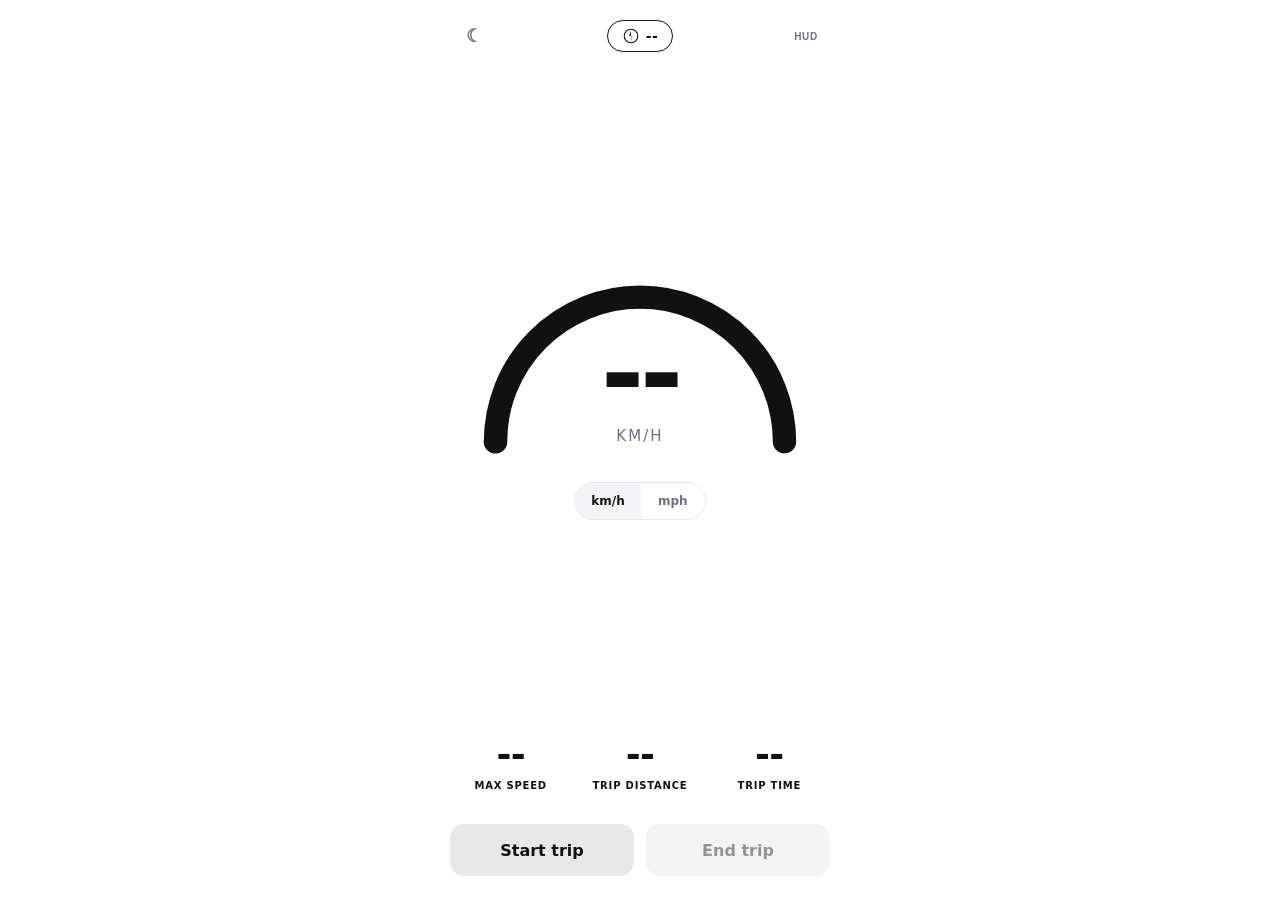
==== gps-speedometer.html @ 785bb5f2 "initialization" ====
<!DOCTYPE html>
<html lang="en" data-theme="light">
<head>
  <meta charset="UTF-8">
  <meta name="viewport" content="width=device-width, initial-scale=1.0, viewport-fit=cover">
  <meta name="description" content="Live GPS speedometer with trip stats and signal quality">
  <meta name="theme-color" content="#ffffff">
  <title>GPS Speedometer</title>
  <link rel="manifest" href="manifest.json">
  <link rel="stylesheet" href="styles.css">
</head>
<body>
  <div class="app" id="app">
    <header class="app-header">
      <button
        type="button"
        class="icon-btn icon-btn--ghost"
        id="theme-toggle"
        aria-label="Switch to dark mode"
        title="Toggle theme"
      >
        <span class="icon-theme" aria-hidden="true"></span>
      </button>

      <div class="heading-pill" id="heading-pill" aria-label="Current heading">
        <svg class="heading-icon" viewBox="0 0 24 24" aria-hidden="true">
          <circle cx="12" cy="12" r="9" fill="none" stroke="currentColor" stroke-width="1.5"/>
          <g class="heading-needle" id="heading-needle">
            <path
              class="needle-north"
              d="M12 4.5 L12 12 L9.5 12 Z"
              fill="currentColor"
            />
            <path
              class="needle-south"
              d="M12 19.5 L12 12 L14.5 12 Z"
              fill="currentColor"
              opacity="0.35"
            />
          </g>
        </svg>
        <span id="heading-compass">--</span>
      </div>

      <button
        type="button"
        class="icon-btn icon-btn--ghost"
        id="hud-toggle"
        aria-label="Enable HUD mode"
        aria-pressed="false"
        title="HUD mode"
      >
        <span class="icon-hud" aria-hidden="true">HUD</span>
      </button>
    </header>

    <p class="status-label visually-hidden" id="status-label" role="status" aria-live="polite">
      Waiting for signal
    </p>

    <main class="app-main">
      <section class="gauge-section" aria-labelledby="speed-label">
        <div class="gauge-wrap" id="gauge-wrap">
          <svg class="speed-gauge" viewBox="0 0 320 190" aria-hidden="true">
            <path
              class="gauge-track"
              d="M 24 170 A 136 136 0 0 1 296 170"
              pathLength="110"
            />
            <path
              class="gauge-fill"
              id="gauge-fill"
              d="M 24 170 A 136 136 0 0 1 296 170"
              pathLength="110"
              stroke-dasharray="0 110"
            />
          </svg>

          <div class="speed-readout" id="speed-hero">
            <span class="visually-hidden" id="speed-label">Current speed</span>
            <span class="speed-value zone-neutral" id="speed-value" aria-labelledby="speed-label">--</span>
            <span class="speed-unit" id="speed-unit">KM/H</span>
            <p class="speed-notice hidden" id="speed-notice" aria-live="polite"></p>
            <span class="speed-estimate-badge hidden" id="speed-estimate-badge" aria-hidden="true">est.</span>
          </div>
        </div>

        <fieldset class="unit-toggle" aria-label="Speed unit">
          <legend class="visually-hidden">Speed unit</legend>
          <label class="unit-option">
            <input type="radio" name="unit" value="kmh" checked>
            <span>km/h</span>
          </label>
          <label class="unit-option">
            <input type="radio" name="unit" value="mph">
            <span>mph</span>
          </label>
        </fieldset>
      </section>

      <section class="trip-stats" aria-label="Trip statistics">
        <div class="stat">
          <span class="stat-value" id="metric-max">--</span>
          <span class="stat-label">Max speed</span>
        </div>
        <div class="stat">
          <span class="stat-value" id="metric-distance">--</span>
          <span class="stat-label">Trip distance</span>
        </div>
        <div class="stat">
          <span class="stat-value" id="metric-elapsed">--</span>
          <span class="stat-label">Trip time</span>
        </div>
      </section>

      <section class="controls-section" aria-label="Trip controls">
        <div class="control-buttons">
          <button type="button" class="btn btn-trip" id="btn-start">Start trip</button>
          <button type="button" class="btn btn-trip" id="btn-stop" disabled>End trip</button>
        </div>
      </section>

      <section class="message-section hidden" id="message-section" aria-live="polite">
        <p class="message-text" id="message-text"></p>
      </section>
    </main>
  </div>

  <noscript>
    <p class="noscript-fallback">GPS Speedometer requires JavaScript to run.</p>
  </noscript>

  <script src="script.js" defer></script>
</body>
</html>
---- styles.css ----
/* ── Design tokens ─────────────────────────────────────────── */

:root {
  --font-sans: "Segoe UI", system-ui, -apple-system, sans-serif;

  --radius-pill: 999px;
  --radius-btn: 14px;

  --touch-min: 48px;
  --transition-fast: 180ms ease;
  --transition-medium: 320ms ease;

  --gauge-max: 110;
  --gauge-stroke: 22;

  --zone-green: #22c55e;
  --zone-yellow: #eab308;
  --zone-red: #ef4444;
  --zone-neutral: #111111;
}

[data-theme="light"] {
  --bg-base: #ffffff;
  --bg-surface: #f3f4f6;
  --text-primary: #111111;
  --text-secondary: #6b7280;
  --text-muted: #9ca3af;
  --border: #e5e7eb;
  --gauge-track: #111111;
  --btn-trip-bg: #e8e8e8;
  --btn-trip-text: #111111;
  color-scheme: light;
}

[data-theme="dark"] {
  --bg-base: #0a0e14;
  --bg-surface: #1a2230;
  --text-primary: #f3f4f6;
  --text-secondary: #9ca3af;
  --text-muted: #6b7280;
  --border: #2d3748;
  --gauge-track: #374151;
  --btn-trip-bg: #1f2937;
  --btn-trip-text: #f3f4f6;
  --zone-neutral: #f3f4f6;
  color-scheme: dark;
}

/* ── Reset & base ──────────────────────────────────────────── */

*,
*::before,
*::after {
  box-sizing: border-box;
  margin: 0;
  padding: 0;
}

html {
  font-size: 16px;
  -webkit-text-size-adjust: 100%;
}

body {
  font-family: var(--font-sans);
  background: var(--bg-base);
  color: var(--text-primary);
  min-height: 100dvh;
  line-height: 1.3;
}

.visually-hidden {
  position: absolute;
  width: 1px;
  height: 1px;
  padding: 0;
  margin: -1px;
  overflow: hidden;
  clip: rect(0, 0, 0, 0);
  white-space: nowrap;
  border: 0;
}

.hidden {
  display: none !important;
}

/* ── App shell ─────────────────────────────────────────────── */

.app {
  display: flex;
  flex-direction: column;
  min-height: 100dvh;
  max-width: 420px;
  margin: 0 auto;
  padding: env(safe-area-inset-top) 1.25rem env(safe-area-inset-bottom);
}

.app-header {
  display: grid;
  grid-template-columns: var(--touch-min) 1fr var(--touch-min);
  align-items: center;
  padding: 0.75rem 0 0.5rem;
  flex-shrink: 0;
}

.icon-btn {
  display: flex;
  align-items: center;
  justify-content: center;
  width: var(--touch-min);
  height: var(--touch-min);
  border: 1px solid var(--border);
  border-radius: 10px;
  background: var(--bg-surface);
  color: var(--text-secondary);
  font-size: 0.625rem;
  font-weight: 700;
  letter-spacing: 0.06em;
  cursor: pointer;
  transition: background var(--transition-fast);
}

.icon-btn--ghost {
  background: transparent;
  border-color: transparent;
}

.icon-btn:focus-visible {
  outline: 2px solid var(--zone-green);
  outline-offset: 2px;
}

.icon-btn[aria-pressed="true"] {
  color: var(--zone-green);
  border-color: var(--zone-green);
}

.icon-theme::before {
  content: "☾";
  font-size: 1.125rem;
}

[data-theme="dark"] .icon-theme::before {
  content: "☀";
}

/* ── Heading pill ──────────────────────────────────────────── */

.heading-pill {
  justify-self: center;
  display: inline-flex;
  align-items: center;
  gap: 0.375rem;
  padding: 0.375rem 0.875rem;
  border: 1.5px solid var(--text-primary);
  border-radius: var(--radius-pill);
  font-size: 0.875rem;
  font-weight: 600;
  letter-spacing: 0.04em;
}

.heading-icon {
  width: 1.125rem;
  height: 1.125rem;
  color: var(--text-primary);
  flex-shrink: 0;
}

.heading-needle {
  transform-box: fill-box;
  transform-origin: center;
  transition: transform var(--transition-medium);
}

@media (prefers-reduced-motion: reduce) {
  .heading-needle {
    transition: none;
  }
}

/* ── Main ──────────────────────────────────────────────────── */

.app-main {
  flex: 1;
  display: flex;
  flex-direction: column;
  gap: 2rem;
  padding: 0.5rem 0 1.5rem;
}

/* ── Gauge section ─────────────────────────────────────────── */

.gauge-section {
  flex: 1;
  display: flex;
  flex-direction: column;
  align-items: center;
  justify-content: center;
  gap: 1.25rem;
}

.gauge-wrap {
  position: relative;
  width: 100%;
  max-width: 340px;
  aspect-ratio: 320 / 190;
  transition: transform var(--transition-medium);
}

.speed-gauge {
  width: 100%;
  height: 100%;
  display: block;
  overflow: visible;
}

.gauge-track,
.gauge-fill {
  fill: none;
  stroke-width: var(--gauge-stroke);
  stroke-linecap: round;
}

.gauge-track {
  stroke: var(--gauge-track);
}

.gauge-fill {
  stroke: var(--zone-neutral);
  transition: stroke-dasharray var(--transition-medium), stroke var(--transition-fast);
}

.gauge-fill.zone-green { stroke: var(--zone-green); }
.gauge-fill.zone-yellow { stroke: var(--zone-yellow); }
.gauge-fill.zone-red { stroke: var(--zone-red); }

/* ── Speed readout (centered in arc) ───────────────────────── */

.speed-readout {
  position: absolute;
  left: 50%;
  bottom: 8%;
  transform: translateX(-50%);
  display: flex;
  flex-direction: column;
  align-items: center;
  text-align: center;
  width: 70%;
}

.speed-value {
  font-size: clamp(4.5rem, 20vw, 6.5rem);
  font-weight: 700;
  font-variant-numeric: tabular-nums;
  line-height: 1;
  letter-spacing: -0.04em;
  color: var(--zone-neutral);
  transition: color var(--transition-fast);
}

.speed-value.zone-green { color: var(--zone-green); }
.speed-value.zone-yellow { color: var(--zone-yellow); }
.speed-value.zone-red { color: var(--zone-red); }

.speed-unit {
  margin-top: 0.125rem;
  font-size: 0.9375rem;
  font-weight: 500;
  letter-spacing: 0.14em;
  text-transform: uppercase;
  color: var(--text-secondary);
}

.speed-notice {
  margin-top: 0.625rem;
  font-size: 0.8125rem;
  font-weight: 600;
  letter-spacing: 0.06em;
  text-transform: uppercase;
  color: var(--text-secondary);
  min-height: 1.25rem;
  transition: color var(--transition-fast), opacity var(--transition-medium);
}

.speed-notice.notice-green { color: var(--zone-green); }
.speed-notice.notice-yellow { color: var(--zone-yellow); }
.speed-notice.notice-red { color: var(--zone-red); }

.speed-estimate-badge {
  position: absolute;
  top: 0.5rem;
  right: 0;
  font-size: 0.625rem;
  font-weight: 700;
  letter-spacing: 0.08em;
  text-transform: uppercase;
  color: var(--zone-yellow);
}

/* HUD mode */
.app.is-hud .gauge-wrap {
  transform: scaleX(-1);
}

.app.is-hud .heading-pill,
.app.is-hud .unit-toggle {
  transform: scaleX(-1);
}

/* ── Unit toggle ───────────────────────────────────────────── */

.unit-toggle {
  display: flex;
  border: 1px solid var(--border);
  border-radius: var(--radius-pill);
  overflow: hidden;
}

.unit-option {
  position: relative;
  cursor: pointer;
}

.unit-option input {
  position: absolute;
  opacity: 0;
  width: 0;
  height: 0;
}

.unit-option span {
  display: block;
  min-width: 4rem;
  min-height: 2.25rem;
  padding: 0 1rem;
  line-height: 2.25rem;
  text-align: center;
  font-size: 0.75rem;
  font-weight: 600;
  color: var(--text-secondary);
  background: transparent;
  transition: background var(--transition-fast), color var(--transition-fast);
}

.unit-option input:checked + span {
  background: var(--bg-surface);
  color: var(--text-primary);
}

.unit-option input:focus-visible + span {
  outline: 2px solid var(--zone-green);
  outline-offset: -2px;
}

/* ── Trip stats ──────────────────────────────────────────────── */

.trip-stats {
  display: grid;
  grid-template-columns: 1fr 1fr 1fr;
  gap: 0.5rem;
  text-align: center;
}

.stat {
  display: flex;
  flex-direction: column;
  gap: 0.375rem;
}

.stat-value {
  font-size: clamp(1.75rem, 7vw, 2.25rem);
  font-weight: 700;
  font-variant-numeric: tabular-nums;
  line-height: 1;
  letter-spacing: -0.02em;
}

.stat-label {
  font-size: 0.625rem;
  font-weight: 700;
  letter-spacing: 0.08em;
  text-transform: uppercase;
  color: var(--text-primary);
}

/* ── Controls ──────────────────────────────────────────────── */

.controls-section {
  margin-top: auto;
}

.control-buttons {
  display: grid;
  grid-template-columns: 1fr 1fr;
  gap: 0.75rem;
}

.btn {
  min-height: 3.25rem;
  padding: 0.875rem 1rem;
  border: none;
  border-radius: var(--radius-btn);
  font-family: inherit;
  font-size: 1rem;
  font-weight: 600;
  cursor: pointer;
  transition: opacity var(--transition-fast), transform 80ms ease;
}

.btn:active:not(:disabled) {
  transform: scale(0.98);
}

.btn:focus-visible {
  outline: 2px solid var(--zone-green);
  outline-offset: 2px;
}

.btn:disabled {
  opacity: 0.45;
  cursor: not-allowed;
}

.btn-trip {
  background: var(--btn-trip-bg);
  color: var(--btn-trip-text);
}

/* ── Messages ──────────────────────────────────────────────── */

.message-section {
  background: var(--bg-surface);
  border: 1px solid var(--border);
  border-radius: var(--radius-btn);
  padding: 1rem;
}

.message-text {
  font-size: 0.875rem;
  color: var(--text-secondary);
  line-height: 1.5;
}

.noscript-fallback {
  padding: 2rem;
  text-align: center;
}

/* ── Reduced motion ────────────────────────────────────────── */

@media (prefers-reduced-motion: reduce) {
  *,
  *::before,
  *::after {
    animation-duration: 0.01ms !important;
    animation-iteration-count: 1 !important;
    transition-duration: 0.01ms !important;
  }
}
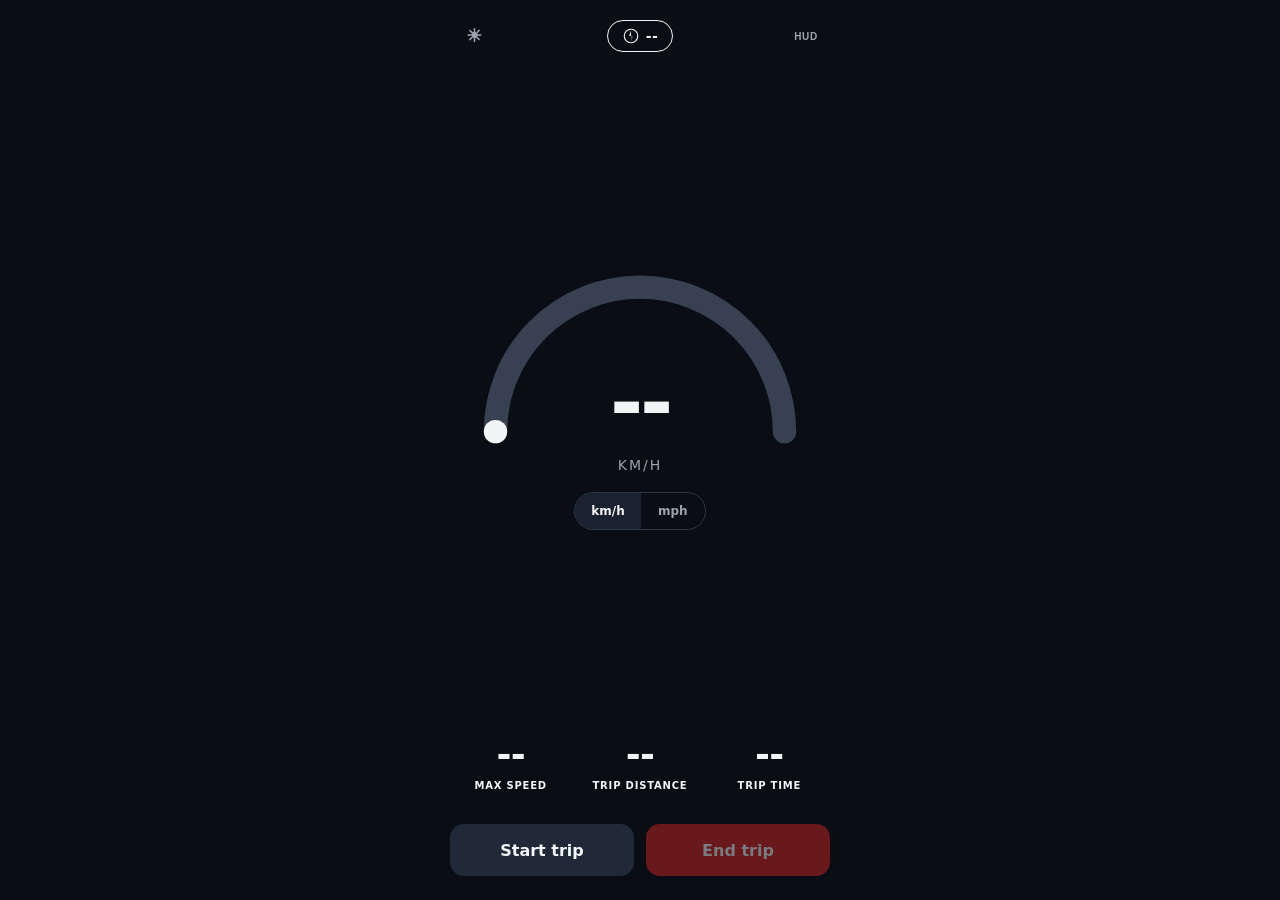
==== commit 18daed5c: "repushing update v1.1" ====
--- a/gps-speedometer.html
+++ b/gps-speedometer.html
@@ -1,10 +1,10 @@
 <!DOCTYPE html>
-<html lang="en" data-theme="light">
+<html lang="en" data-theme="dark">
 <head>
   <meta charset="UTF-8">
   <meta name="viewport" content="width=device-width, initial-scale=1.0, viewport-fit=cover">
   <meta name="description" content="Live GPS speedometer with trip stats and signal quality">
-  <meta name="theme-color" content="#ffffff">
+  <meta name="theme-color" content="#0a0e14">
   <title>GPS Speedometer</title>
   <link rel="manifest" href="manifest.json">
   <link rel="stylesheet" href="styles.css">
@@ -16,7 +16,7 @@
         type="button"
         class="icon-btn icon-btn--ghost"
         id="theme-toggle"
-        aria-label="Switch to dark mode"
+        aria-label="Switch to light mode"
         title="Toggle theme"
       >
         <span class="icon-theme" aria-hidden="true"></span>
@@ -61,28 +61,31 @@
     <main class="app-main">
       <section class="gauge-section" aria-labelledby="speed-label">
         <div class="gauge-wrap" id="gauge-wrap">
-          <svg class="speed-gauge" viewBox="0 0 320 190" aria-hidden="true">
-            <path
-              class="gauge-track"
-              d="M 24 170 A 136 136 0 0 1 296 170"
-              pathLength="110"
-            />
-            <path
-              class="gauge-fill"
-              id="gauge-fill"
-              d="M 24 170 A 136 136 0 0 1 296 170"
-              pathLength="110"
-              stroke-dasharray="0 110"
-            />
-          </svg>
+          <div class="gauge-face">
+            <svg class="speed-gauge" viewBox="0 0 320 190" aria-hidden="true">
+              <path
+                class="gauge-track"
+                d="M 24 170 A 136 136 0 0 1 296 170"
+                pathLength="110"
+              />
+              <path
+                class="gauge-fill"
+                id="gauge-fill"
+                d="M 24 170 A 136 136 0 0 1 296 170"
+                pathLength="110"
+                stroke-dasharray="0 110"
+              />
+            </svg>
 
-          <div class="speed-readout" id="speed-hero">
-            <span class="visually-hidden" id="speed-label">Current speed</span>
-            <span class="speed-value zone-neutral" id="speed-value" aria-labelledby="speed-label">--</span>
-            <span class="speed-unit" id="speed-unit">KM/H</span>
-            <p class="speed-notice hidden" id="speed-notice" aria-live="polite"></p>
-            <span class="speed-estimate-badge hidden" id="speed-estimate-badge" aria-hidden="true">est.</span>
+            <div class="speed-readout" id="speed-hero">
+              <span class="visually-hidden" id="speed-label">Current speed</span>
+              <span class="speed-value zone-neutral" id="speed-value" aria-labelledby="speed-label">--</span>
+              <span class="speed-estimate-badge hidden" id="speed-estimate-badge" aria-hidden="true">est.</span>
+            </div>
           </div>
+
+          <span class="speed-unit" id="speed-unit">KM/H</span>
+          <p class="speed-notice hidden" id="speed-notice" aria-live="polite"></p>
         </div>
 
         <fieldset class="unit-toggle" aria-label="Speed unit">
@@ -116,7 +119,7 @@
       <section class="controls-section" aria-label="Trip controls">
         <div class="control-buttons">
           <button type="button" class="btn btn-trip" id="btn-start">Start trip</button>
-          <button type="button" class="btn btn-trip" id="btn-stop" disabled>End trip</button>
+          <button type="button" class="btn btn-trip btn-end" id="btn-stop" disabled>End trip</button>
         </div>
       </section>
 
--- a/styles.css
+++ b/styles.css
@@ -29,6 +29,8 @@
   --gauge-track: #111111;
   --btn-trip-bg: #e8e8e8;
   --btn-trip-text: #111111;
+  --btn-end-bg: #ef4444;
+  --btn-end-text: #ffffff;
   color-scheme: light;
 }
 
@@ -42,6 +44,8 @@
   --gauge-track: #374151;
   --btn-trip-bg: #1f2937;
   --btn-trip-text: #f3f4f6;
+  --btn-end-bg: #dc2626;
+  --btn-end-text: #ffffff;
   --zone-neutral: #f3f4f6;
   color-scheme: dark;
 }
@@ -204,8 +208,22 @@
   position: relative;
   width: 100%;
   max-width: 340px;
+  display: flex;
+  flex-direction: column;
+  align-items: center;
+  gap: 0.375rem;
+  transition: transform var(--transition-medium);
+}
+
+.gauge-face {
+  position: relative;
+  width: 100%;
   aspect-ratio: 320 / 190;
-  transition: transform var(--transition-medium);
+  --viewbox-h: 190;
+  --arc-end-y: 170;
+  --arc-visual-bottom: calc(
+    (var(--arc-end-y) + var(--gauge-stroke) / 2) / var(--viewbox-h) * 100%
+  );
 }
 
 .speed-gauge {
@@ -235,28 +253,27 @@
 .gauge-fill.zone-yellow { stroke: var(--zone-yellow); }
 .gauge-fill.zone-red { stroke: var(--zone-red); }
 
-/* ── Speed readout (centered in arc) ───────────────────────── */
+/* ── Speed readout — number bottom on arc opening line ─────── */
 
 .speed-readout {
   position: absolute;
+  inset: 0;
+  pointer-events: none;
+}
+
+.speed-value {
+  position: absolute;
   left: 50%;
-  bottom: 8%;
-  transform: translateX(-50%);
-  display: flex;
-  flex-direction: column;
-  align-items: center;
-  text-align: center;
-  width: 70%;
-}
-
-.speed-value {
-  font-size: clamp(4.5rem, 20vw, 6.5rem);
+  top: var(--arc-visual-bottom);
+  transform: translate(-50%, -100%);
+  font-size: clamp(3.5rem, 16vw, 5rem);
   font-weight: 700;
   font-variant-numeric: tabular-nums;
   line-height: 1;
   letter-spacing: -0.04em;
   color: var(--zone-neutral);
   transition: color var(--transition-fast);
+  white-space: nowrap;
 }
 
 .speed-value.zone-green { color: var(--zone-green); }
@@ -264,22 +281,23 @@
 .speed-value.zone-red { color: var(--zone-red); }
 
 .speed-unit {
-  margin-top: 0.125rem;
-  font-size: 0.9375rem;
+  font-size: 0.875rem;
   font-weight: 500;
+  line-height: 1;
   letter-spacing: 0.14em;
   text-transform: uppercase;
   color: var(--text-secondary);
+  text-align: center;
 }
 
 .speed-notice {
-  margin-top: 0.625rem;
   font-size: 0.8125rem;
   font-weight: 600;
   letter-spacing: 0.06em;
   text-transform: uppercase;
   color: var(--text-secondary);
   min-height: 1.25rem;
+  text-align: center;
   transition: color var(--transition-fast), opacity var(--transition-medium);
 }
 
@@ -289,8 +307,9 @@
 
 .speed-estimate-badge {
   position: absolute;
-  top: 0.5rem;
-  right: 0;
+  left: calc(50% + 2.5rem);
+  top: var(--arc-visual-bottom);
+  transform: translateY(-100%);
   font-size: 0.625rem;
   font-weight: 700;
   letter-spacing: 0.08em;
@@ -299,7 +318,12 @@
 }
 
 /* HUD mode */
-.app.is-hud .gauge-wrap {
+.app.is-hud .gauge-face {
+  transform: scaleX(-1);
+}
+
+.app.is-hud .speed-unit,
+.app.is-hud .speed-notice {
   transform: scaleX(-1);
 }
 
@@ -427,6 +451,19 @@
   color: var(--btn-trip-text);
 }
 
+.btn-end {
+  background: var(--btn-end-bg);
+  color: var(--btn-end-text);
+}
+
+.btn-end:hover:not(:disabled) {
+  filter: brightness(1.06);
+}
+
+.btn-end:focus-visible {
+  outline-color: var(--btn-end-bg);
+}
+
 /* ── Messages ──────────────────────────────────────────────── */
 
 .message-section {
